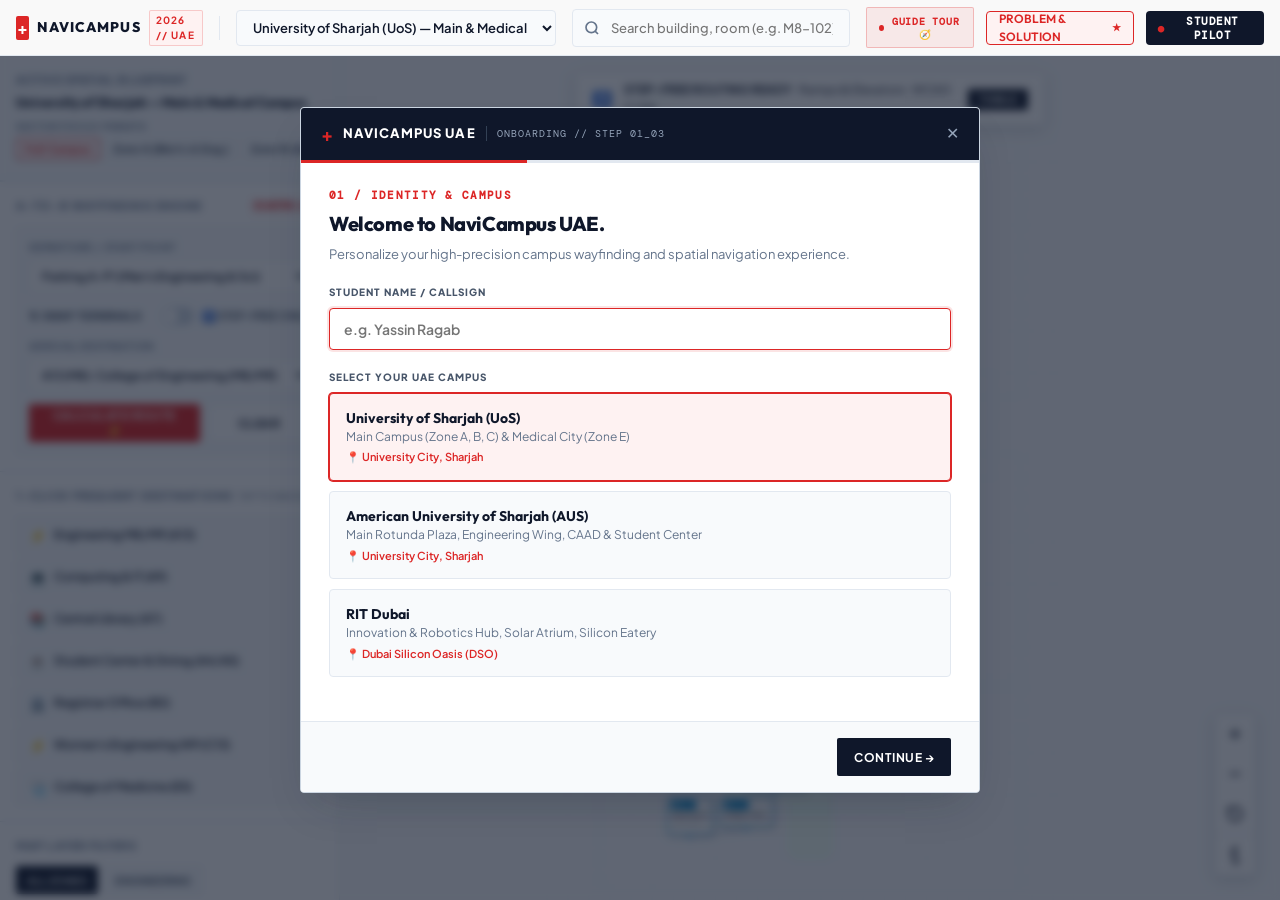
==== index.html @ e6306bb2 "feat: initial public release of NaviCampus UAE for DesignAthon 2026" ====
<!DOCTYPE html>
<html lang="en">
<head>
  <meta charset="UTF-8">
  <meta name="viewport" content="width=device-width, initial-scale=1.0">
  <title>NaviCampus UAE — Autonomous Spatial Wayfinding & Freshman Navigator</title>
  
  <!-- Smooth & Curvy Harmonious Font Pairing: Outfit + Plus Jakarta Sans + DM Mono -->
  <link rel="preconnect" href="https://fonts.googleapis.com">
  <link rel="preconnect" href="https://fonts.gstatic.com" crossorigin>
  <link href="https://fonts.googleapis.com/css2?family=DM+Mono:ital,wght@0,400;0,500;1,400&family=Outfit:wght@400;500;600;700;800;900&family=Plus+Jakarta+Sans:ital,wght@0,400;0,500;0,600;0,700;0,800;1,400&display=swap" rel="stylesheet">
  
  <!-- Swiss Graphic Design & Modular Grid Styles -->
  <link rel="icon" href="data:image/svg+xml,<svg xmlns='http://www.w3.org/2000/svg' viewBox='0 0 24 24'><rect width='24' height='24' rx='4' fill='%23DC2626'/><text x='12' y='18' font-size='18' font-weight='900' fill='white' text-anchor='middle'>+</text></svg>">
  <link rel="stylesheet" href="css/swiss-grid.css?v=2026.10">
  <link rel="stylesheet" href="css/onboarding.css?v=2026.10">
  <link rel="stylesheet" href="css/tutorial.css?v=2026.10">
</head>
<body>
  <!-- Swiss Spatial Wayfinding Preloader -->
  <div id="navicampus-preloader" aria-hidden="true">
    <div class="preloader-compass-wrapper">
      <div class="preloader-pulse-ring"></div>
      <div class="preloader-pulse-ring"></div>
      <div class="preloader-swiss-badge">
        <span class="preloader-cross">+</span>
      </div>
    </div>
    <div class="preloader-status-text">
      <span class="preloader-dot">●</span>
      <span>INITIALIZING SPATIAL BLUEPRINTS...</span>
    </div>
    <div class="preloader-coords-badge">LAT 25.2948° N · LON 55.4746° E</div>
  </div>

  <div class="app-shell">
    <!-- Swiss Command Header -->
    <header class="swiss-header" role="banner">
      <div class="header-left">
        <!-- Mobile Sidebar Toggle -->
        <button id="btn-mobile-menu" class="mobile-menu-btn" title="Open Routes and Campus Menu" aria-label="Open navigation menu">
          <svg width="20" height="20" viewBox="0 0 24 24" fill="none" stroke="currentColor" stroke-width="2.5">
            <line x1="3" y1="6" x2="21" y2="6"></line>
            <line x1="3" y1="12" x2="21" y2="12"></line>
            <line x1="3" y1="18" x2="21" y2="18"></line>
          </svg>
        </button>

        <a href="index.html" class="brand-badge" title="NaviCampus UAE Master Command Center">
          <div class="swiss-cross-icon">+</div>
          <span class="brand-name">NAVICAMPUS</span>
          <span class="brand-edition">2026 // UAE</span>
        </a>

        <div class="header-divider"></div>

        <!-- Campus Selector Dropdown -->
        <div class="campus-selector-wrapper">
          <label for="campus-select" class="sr-only">Select UAE University Campus</label>
          <select id="campus-select" class="swiss-select" title="Switch UAE Campus" aria-label="Select UAE University Campus">
            <option value="uos">University of Sharjah (UoS) — Main & Medical</option>
            <option value="aus">American University of Sharjah (AUS)</option>
            <option value="rit">RIT Dubai — Silicon Oasis</option>
          </select>
        </div>

        <!-- Tri-Campus Active Deployments Badge -->
        <div class="tri-campus-badge" title="Active Deployments across UAE Universities (Scalable to GCC)">
          <span class="badge-dot">●</span>
          <span>3 CAMPUSES: UoS · AUS · RIT DUBAI</span>
        </div>
      </div>

      <!-- Center Global Search Input -->
      <div class="header-center">
        <div class="search-container">
          <label for="global-search" class="sr-only">Search campus buildings and rooms</label>
          <svg class="search-icon-svg" width="16" height="16" viewBox="0 0 24 24" fill="none" stroke="currentColor" stroke-width="2.5">
            <circle cx="11" cy="11" r="8"></circle>
            <line x1="21" y1="21" x2="16.65" y2="16.65"></line>
          </svg>
          <input type="text" id="global-search" class="search-input" 
                 placeholder="Search building, room (e.g. M8-102), lab, musalla, or cafe..." 
                 autocomplete="off" aria-label="Search campus buildings and rooms" />
          <div id="search-results" class="search-results-dropdown" role="listbox"></div>
        </div>
      </div>

      <!-- Right Action & Navigation Links -->
      <div class="header-right">
        <!-- Interactive Masterplan Tutorial Button -->
        <button id="btn-start-tutorial" class="tutorial-nav-btn" title="Take Interactive Campus Masterplan Walkthrough">
          <span class="tour-btn-dot"></span>
          <span>GUIDE TOUR 🧭</span>
        </button>

        <!-- Required DesignAthon Nav Link -->
        <a href="problem-solution.html" class="nav-link-btn rubric-btn" title="View Required DesignAthon 4-part Rubric Documentation">
          <span>PROBLEM & SOLUTION</span>
          <span style="font-size: 10px;">★</span>
        </a>

        <!-- Creator Badge -->
        <a href="https://yassinr.me" target="_blank" rel="noopener noreferrer" class="creator-badge-nav" title="Made by Yassin Ragab — View Portfolio">
          <span class="creator-badge-dot"></span>
          <span class="creator-badge-text">BY <strong>YASSIN RAGAB</strong></span>
          <span class="creator-badge-arrow">↗</span>
        </a>

        <!-- User Profile Callsign Button -->
        <button id="btn-open-profile" class="user-profile-badge" title="Edit Student Profile & Preferences">
          <span style="color:#DC2626;">●</span>
          <span id="user-profile-callsign">STUDENT PILOT</span>
        </button>
      </div>
    </header>

    <!-- Master Workspace -->
    <main class="app-workspace">
      <!-- Left Spatial Sidebar -->
      <aside class="spatial-sidebar" id="spatial-sidebar" role="complementary" aria-label="Navigation and Route Planning">
        <!-- Mobile Drawer Header -->
        <div class="sidebar-mobile-header">
          <div class="sidebar-mobile-title">
            <span class="swiss-cross" style="color: #DC2626; font-weight: 900; margin-right: 6px;">+</span>
            <span>WAYFINDING CONTROLS</span>
          </div>
          <button id="btn-close-sidebar" class="sidebar-close-btn" aria-label="Close navigation sidebar">✕</button>
        </div>
        <!-- Campus Meta Banner -->
        <div class="sidebar-section" style="background-color: #F8FAFC; border-bottom: 2px solid #E2E8F0;">
          <div class="section-caption">ACTIVE SPATIAL BLUEPRINT</div>
          <h2 id="active-campus-title" style="font-size: 13px; font-weight: 800; color: #0F172A; margin: 4px 0 8px 0;">
            University of Sharjah — Main & Medical Campus
          </h2>
          <!-- Sector Focus Presets -->
          <div class="section-caption" style="margin-top: 8px; font-size: 9px;">SECTOR FOCUS PRESETS</div>
          <div id="sector-presets-bar" class="sector-presets-container" style="margin-top: 4px;"></div>
        </div>

        <!-- Route Planner Module -->
        <div class="sidebar-section">
          <div class="sidebar-header-row">
            <span class="section-caption">A-TO-B WAYFINDING ENGINE</span>
            <span style="font-family: var(--font-mono); font-size: 9px; font-weight: 700; color: #DC2626; background: #FEF2F2; padding: 2px 4px; border-radius: 2px;">
              DIJKSTRA v2.4
            </span>
          </div>

          <div class="route-planner-card">
            <!-- Departure Point -->
            <div class="route-input-group">
              <label class="route-input-label" for="route-start-select">DEPARTURE / START POINT</label>
              <select id="route-start-select" class="route-select" aria-label="Departure / Start Point"></select>
            </div>

            <!-- Invert / Swap Row -->
            <div class="route-mid-actions">
              <button id="btn-swap-route" class="btn-icon-text" title="Swap Start and Destination">
                <span>⇅</span> SWAP TERMINALS
              </button>

              <!-- Step-Free Accessible Toggle -->
              <label class="switch-label" for="step-free-toggle" title="Enable Step-Free Route for Wheelchair & Trolley">
                <input type="checkbox" id="step-free-toggle" class="switch-input" aria-label="Toggle Step-Free Accessible Navigation" />
                <span>♿ STEP-FREE ONLY</span>
              </label>
            </div>

            <!-- Destination Point -->
            <div class="route-input-group">
              <label class="route-input-label" for="route-end-select">ARRIVAL DESTINATION</label>
              <select id="route-end-select" class="route-select" aria-label="Arrival Destination"></select>
            </div>

            <!-- Action Buttons -->
            <div class="route-btn-row">
              <button id="btn-find-route" class="swiss-btn swiss-btn-accent" style="flex: 2;">
                CALCULATE ROUTE ⚡
              </button>
              <button id="btn-clear-route" class="swiss-btn swiss-btn-secondary" style="flex: 1;" title="Clear Active Route">
                CLEAR
              </button>
            </div>
          </div>
        </div>

        <!-- Quick Jump Bar: "Take Me to Class" -->
        <div class="sidebar-section">
          <div class="sidebar-header-row">
            <span class="section-caption">1-CLICK FREQUENT DESTINATIONS</span>
            <span style="font-size: 10px; color: #64748B;">TAP TO NAVIGATE</span>
          </div>
          <div id="quick-jumps-bar" class="quick-jumps-grid"></div>
        </div>

        <!-- Category Filters -->
        <div class="sidebar-section" style="border-bottom: none;">
          <div class="sidebar-header-row">
            <span class="section-caption">MAP LAYER FILTERS</span>
          </div>
          <div class="category-pills-row">
            <button class="category-filter-pill active" data-category="all">ALL ZONES</button>
            <button class="category-filter-pill" data-category="engineering">ENGINEERING</button>
            <button class="category-filter-pill" data-category="computing">COMPUTING (CCI)</button>
            <button class="category-filter-pill" data-category="library">LIBRARIES</button>
            <button class="category-filter-pill" data-category="admin">ADMINISTRATION</button>
            <button class="category-filter-pill" data-category="dining">DINING & CAFES</button>
            <button class="category-filter-pill" data-category="sports">ATHLETICS</button>
            <button class="category-filter-pill" data-category="medical">MEDICAL SCIENCES</button>
          </div>
        </div>
      </aside>
      
      <!-- Backdrop for mobile sidebar drawer -->
      <div id="sidebar-backdrop" class="sidebar-backdrop"></div>

      <!-- Center Map Canvas Area -->
      <section class="map-canvas-area" aria-label="Campus Blueprint Canvas">
        <!-- Floating Persistent Accessibility HUD Banner -->
        <div class="map-hud-banner" id="map-hud-accessibility" role="status" aria-live="polite">
          <span class="hud-pill-icon">♿</span>
          <span class="hud-pill-text"><strong>STEP-FREE ROUTING READY</strong> · Ramps & Elevators <span class="hud-desktop-only">· WCAG 2.1 AA</span></span>
          <button id="hud-toggle-access-btn" class="hud-pill-action" title="Toggle Step-Free Wheelchair Filter">TOGGLE</button>
        </div>

        <div id="map-container" style="width: 100%; height: 100%;"></div>

        <!-- Floating Turn-by-Turn Wayfinding Sheet (Appears on route calculation) -->
        <div id="route-directions-sheet" class="turn-by-turn-sheet" style="display: none;" role="region" aria-label="Active Route Directions"></div>

        <!-- Right Building Details Drawer (Slides out on click) -->
        <div id="building-details-drawer" class="side-drawer drawer-right" style="display: none;" role="region" aria-label="Building Specifications"></div>
      </section>
    </main>

    <!-- Mobile Bottom Quick Navigation Bar -->
    <nav class="mobile-bottom-bar" aria-label="Mobile Quick Bar">
      <button class="mb-nav-btn active" id="mb-btn-routes" aria-label="Open Routes & Wayfinding">
        <span class="mb-nav-icon">⚡</span>
        <span class="mb-nav-text">ROUTES</span>
      </button>
      <button class="mb-nav-btn" id="mb-btn-search" aria-label="Open Campus Search">
        <span class="mb-nav-icon">🔍</span>
        <span class="mb-nav-text">SEARCH</span>
      </button>
      <button class="mb-nav-btn" id="mb-btn-tour" aria-label="Take Campus Guided Tour">
        <span class="mb-nav-icon">🧭</span>
        <span class="mb-nav-text">TOUR</span>
      </button>
      <button class="mb-nav-btn" id="mb-btn-layers" aria-label="Open Map Layer Filters">
        <span class="mb-nav-icon">🗺️</span>
        <span class="mb-nav-text">LAYERS</span>
      </button>
      <button class="mb-nav-btn" id="mb-btn-rubric" aria-label="View Problem and Solution Documentation">
        <span class="mb-nav-icon">★</span>
        <span class="mb-nav-text">DOCS</span>
      </button>
    </nav>

    <!-- Swiss HUD Toast Notification Container -->
    <div id="toast-container" class="toast-container" aria-live="polite"></div>
  </div>

  <!-- Core JavaScript Architecture -->
  <script src="js/campus-data.js?v=2026.7"></script>
  <script src="js/map-engine.js?v=2026.7"></script>
  <script src="js/onboarding.js?v=2026.7"></script>
  <script src="js/tutorial.js?v=2026.10"></script>
  <script src="js/app.js?v=2026.10"></script>
</body>
</html>
---- css/swiss-grid.css ----
/**
 * NaviCampus UAE - Swiss Graphic Design Standards (Die Neue Graphik)
 * Architecturally engineered after Josef Müller-Brockmann, Adrian Frutiger, and Otl Aicher.
 * - 8px strict modular baseline grid
 * - High-contrast monochromatic hierarchy with surgical Swiss Signal Red accents
 * - Tabular typographic figures for accurate spatial metrics
 * - Functional signage iconography and accessible interactive states
 */

:root {
  /* Swiss Architectural Palette */
  --swiss-white: #FFFFFF;
  --swiss-canvas: #F8FAFC;
  --swiss-panel: #FFFFFF;
  --swiss-border: #E2E8F0;
  --swiss-border-dark: #CBD5E1;
  --swiss-ink-900: #0F172A;
  --swiss-ink-700: #334155;
  --swiss-ink-500: #64748B;
  --swiss-ink-300: #94A3B8;

  /* Swiss Signal Accent (Surgical Application) */
  --swiss-red: #DC2626;
  --swiss-red-hover: #B91C1C;
  --swiss-red-light: #FEF2F2;

  /* Functional Indicators */
  --swiss-accessible-green: #16A34A;
  --swiss-accessible-bg: #F0FDF4;
  --swiss-info-blue: #2563EB;

  /* Typography System — Smooth & Curvy Harmonious Pairing */
  --font-display: 'Outfit', -apple-system, BlinkMacSystemFont, "Segoe UI", Roboto, sans-serif;
  --font-swiss: 'Plus Jakarta Sans', -apple-system, BlinkMacSystemFont, "Segoe UI", Roboto, sans-serif;
  --font-mono: 'DM Mono', 'JetBrains Mono', 'SF Mono', Consolas, monospace;

  /* Modular Spacing System (8px Grid) */
  --space-1: 4px;
  --space-2: 8px;
  --space-3: 12px;
  --space-4: 16px;
  --space-5: 20px;
  --space-6: 24px;
  --space-8: 32px;
  --space-10: 40px;
  --space-12: 48px;

  /* Structural Elevation & Radius */
  --radius-xs: 2px;
  --radius-sm: 4px;
  --radius-md: 6px;
  --shadow-hairline: 0 1px 3px rgba(15, 23, 42, 0.08), 0 1px 2px rgba(15, 23, 42, 0.04);
  --shadow-elevation: 0 4px 16px rgba(15, 23, 42, 0.12), 0 2px 4px rgba(15, 23, 42, 0.06);
}

/* Reset & Box Sizing */
*, *::before, *::after {
  box-sizing: border-box;
  margin: 0;
  padding: 0;
}

html, body {
  height: 100%;
  width: 100%;
  font-family: var(--font-swiss);
  background-color: var(--swiss-canvas);
  color: var(--swiss-ink-900);
  font-size: 14px;
  line-height: 1.5;
  -webkit-font-smoothing: antialiased;
  -moz-osx-font-smoothing: grayscale;
  overflow: hidden;
}

/* Smooth Curvy Display Headings & Metrics */
h1, h2, h3, h4, h5, h6,
.brand-name,
.sheet-badge,
.metric-value,
.sidebar-mobile-title,
.user-profile-badge,
.rubric-btn,
.campus-card-name,
.college-name,
.section-title {
  font-family: var(--font-display);
}

/* Tabular Numerals for Distances & Clock Times */
.tabular-nums {
  font-variant-numeric: tabular-nums;
}

/* Screen Reader Accessible Utility */
.sr-only {
  position: absolute;
  width: 1px;
  height: 1px;
  padding: 0;
  margin: -1px;
  overflow: hidden;
  clip: rect(0, 0, 0, 0);
  white-space: nowrap;
  border-width: 0;
}

/* Master Layout Grid */
.app-shell {
  display: flex;
  flex-direction: column;
  height: 100vh;
  width: 100vw;
  overflow: hidden;
}

.swiss-header {
  height: 56px;
  background-color: rgba(255, 255, 255, 0.96);
  backdrop-filter: blur(12px);
  -webkit-backdrop-filter: blur(12px);
  border-bottom: 1px solid var(--swiss-border);
  display: flex;
  align-items: center;
  justify-content: space-between;
  padding: 0 var(--space-4);
  z-index: 1000;
  position: sticky;
  top: 0;
  left: 0;
  width: 100%;
  flex-shrink: 0;
}

.header-left {
  display: flex;
  align-items: center;
  gap: var(--space-4);
}

.brand-badge {
  display: flex;
  align-items: center;
  gap: var(--space-2);
  text-decoration: none;
  color: var(--swiss-ink-900);
}

.swiss-cross-icon {
  width: 24px;
  height: 24px;
  background-color: var(--swiss-red);
  color: var(--swiss-white);
  display: flex;
  align-items: center;
  justify-content: center;
  font-weight: 900;
  font-size: 16px;
  border-radius: var(--radius-xs);
  line-height: 1;
}

.brand-name {
  font-weight: 800;
  letter-spacing: 0.08em;
  font-size: 14px;
  color: var(--swiss-ink-900);
}

.brand-edition {
  font-size: 10px;
  font-weight: 700;
  color: var(--swiss-red);
  letter-spacing: 0.12em;
  background-color: var(--swiss-red-light);
  padding: 2px 6px;
  border-radius: var(--radius-xs);
  border: 1px solid rgba(220, 38, 38, 0.2);
}

.header-divider {
  width: 1px;
  height: 24px;
  background-color: var(--swiss-border);
}

/* Campus Switcher Select */
.campus-selector-wrapper {
  display: flex;
  align-items: center;
  gap: var(--space-2);
}

.swiss-select {
  height: 36px;
  padding: 0 var(--space-3);
  font-family: var(--font-swiss);
  font-size: 13px;
  font-weight: 600;
  color: var(--swiss-ink-900);
  background-color: var(--swiss-canvas);
  border: 1px solid var(--swiss-border);
  border-radius: var(--radius-sm);
  cursor: pointer;
  outline: none;
  transition: border-color 0.15s ease, background-color 0.15s ease;
}

.swiss-select:hover {
  border-color: var(--swiss-border-dark);
  background-color: var(--swiss-white);
}

.swiss-select:focus {
  border-color: var(--swiss-red);
  box-shadow: 0 0 0 2px rgba(220, 38, 38, 0.15);
}

/* Global Search Component */
.header-center {
  flex: 1 1 320px;
  min-width: 240px;
  max-width: 480px;
  margin: 0 var(--space-4);
  position: relative;
}

.search-container {
  position: relative;
  width: 100%;
}

.search-icon-svg {
  position: absolute;
  left: 12px;
  top: 50%;
  transform: translateY(-50%);
  color: var(--swiss-ink-500);
  pointer-events: none;
}

.search-input {
  width: 100%;
  height: 38px;
  padding: 0 var(--space-4) 0 38px;
  font-family: var(--font-swiss);
  font-size: 13px;
  font-weight: 500;
  color: var(--swiss-ink-900);
  background-color: var(--swiss-canvas);
  border: 1px solid var(--swiss-border);
  border-radius: var(--radius-sm);
  outline: none;
  transition: all 0.15s ease;
}

.search-input:focus {
  background-color: var(--swiss-white);
  border-color: var(--swiss-red);
  box-shadow: 0 0 0 2px rgba(220, 38, 38, 0.12);
}

.search-results-dropdown {
  position: absolute;
  top: 44px;
  left: 0;
  right: 0;
  background-color: var(--swiss-white);
  border: 1px solid var(--swiss-border);
  border-radius: var(--radius-sm);
  box-shadow: var(--shadow-elevation);
  max-height: 380px;
  overflow-y: auto;
  z-index: 100;
  display: none;
}

.search-item {
  display: flex;
  align-items: center;
  padding: 10px 14px;
  border-bottom: 1px solid var(--swiss-border);
  cursor: pointer;
  transition: background-color 0.1s ease;
  gap: var(--space-3);
}

.search-item:last-child {
  border-bottom: none;
}

.search-item:hover {
  background-color: var(--swiss-canvas);
}

.search-item-badge {
  font-family: var(--font-mono);
  font-size: 11px;
  font-weight: 700;
  color: var(--swiss-white);
  background-color: var(--swiss-ink-900);
  padding: 2px 6px;
  border-radius: var(--radius-xs);
  min-width: 42px;
  text-align: center;
}

.search-poi-badge {
  background-color: var(--swiss-info-blue);
}

.search-item-info {
  flex: 1;
}

.search-item-title {
  font-weight: 600;
  font-size: 13px;
  color: var(--swiss-ink-900);
}

.search-item-sub {
  font-size: 11px;
  color: var(--swiss-ink-500);
  font-weight: 500;
}

.search-nav-btn {
  font-family: var(--font-swiss);
  font-size: 11px;
  font-weight: 700;
  color: var(--swiss-red);
  background: transparent;
  border: 1px solid rgba(220, 38, 38, 0.3);
  padding: 4px 8px;
  border-radius: var(--radius-xs);
  cursor: pointer;
  transition: all 0.15s ease;
}

.search-nav-btn:hover {
  background-color: var(--swiss-red);
  color: var(--swiss-white);
}

.search-empty {
  padding: 20px;
  text-align: center;
  color: var(--swiss-ink-500);
  font-size: 13px;
}

/* Header Right Actions */
.header-right {
  display: flex;
  align-items: center;
  gap: var(--space-3);
}

.nav-link-btn {
  display: flex;
  align-items: center;
  gap: 6px;
  height: 34px;
  padding: 0 var(--space-3);
  font-size: 12px;
  font-weight: 600;
  color: var(--swiss-ink-700);
  text-decoration: none;
  background-color: transparent;
  border: 1px solid var(--swiss-border);
  border-radius: var(--radius-sm);
  transition: all 0.15s ease;
}

.nav-link-btn:hover {
  background-color: var(--swiss-canvas);
  color: var(--swiss-ink-900);
  border-color: var(--swiss-border-dark);
}

.rubric-btn {
  border-color: var(--swiss-red);
  color: var(--swiss-red);
  background-color: var(--swiss-red-light);
}

.rubric-btn:hover {
  background-color: var(--swiss-red);
  color: var(--swiss-white);
}

.user-profile-badge {
  display: flex;
  align-items: center;
  gap: 8px;
  height: 34px;
  padding: 0 var(--space-3);
  background-color: var(--swiss-ink-900);
  color: var(--swiss-white);
  border-radius: var(--radius-sm);
  border: none;
  cursor: pointer;
  font-family: var(--font-mono);
  font-size: 11px;
  font-weight: 700;
  letter-spacing: 0.05em;
  transition: background-color 0.15s ease;
}

.user-profile-badge:hover {
  background-color: var(--swiss-red);
}

/* Master Body Workspace */
.app-workspace {
  display: flex;
  flex: 1;
  overflow: hidden;
  position: relative;
}

/* Left Spatial Sidebar */
.spatial-sidebar {
  width: 340px;
  min-width: 340px;
  background-color: var(--swiss-white);
  border-right: 1px solid var(--swiss-border);
  display: flex;
  flex-direction: column;
  overflow-y: auto;
  z-index: 20;
}

.sidebar-section {
  padding: var(--space-4);
  border-bottom: 1px solid var(--swiss-border);
}

.sidebar-header-row {
  display: flex;
  align-items: center;
  justify-content: space-between;
  margin-bottom: var(--space-3);
}

.section-caption {
  font-size: 11px;
  font-weight: 800;
  letter-spacing: 0.1em;
  color: var(--swiss-ink-500);
  text-transform: uppercase;
}

/* Category Filter Pills Grid */
.category-pills-row {
  display: flex;
  flex-wrap: wrap;
  gap: 6px;
}

.category-filter-pill {
  height: 28px;
  padding: 0 10px;
  font-family: var(--font-swiss);
  font-size: 11px;
  font-weight: 600;
  color: var(--swiss-ink-700);
  background-color: var(--swiss-canvas);
  border: 1px solid var(--swiss-border);
  border-radius: var(--radius-xs);
  cursor: pointer;
  transition: all 0.12s ease;
}

.category-filter-pill:hover {
  border-color: var(--swiss-border-dark);
  background-color: var(--swiss-white);
}

.category-filter-pill.active {
  background-color: var(--swiss-ink-900);
  color: var(--swiss-white);
  border-color: var(--swiss-ink-900);
}

/* Sector Presets Bar */
.sector-presets-container {
  display: flex;
  gap: 4px;
  overflow-x: auto;
  padding-bottom: 4px;
}

.sector-preset-btn {
  padding: 4px 8px;
  font-size: 11px;
  font-weight: 600;
  white-space: nowrap;
  background-color: transparent;
  border: 1px solid var(--swiss-border);
  border-radius: var(--radius-xs);
  color: var(--swiss-ink-700);
  cursor: pointer;
}

.sector-preset-btn.active {
  background-color: var(--swiss-red-light);
  border-color: var(--swiss-red);
  color: var(--swiss-red);
}

/* Route Planning Box */
.route-planner-card {
  background-color: var(--swiss-canvas);
  border: 1px solid var(--swiss-border);
  border-radius: var(--radius-sm);
  padding: var(--space-3);
  display: flex;
  flex-direction: column;
  gap: var(--space-3);
}

.route-input-group {
  display: flex;
  flex-direction: column;
  gap: 4px;
}

.route-input-label {
  font-size: 10px;
  font-weight: 700;
  letter-spacing: 0.08em;
  color: var(--swiss-ink-500);
}

.route-select {
  width: 100%;
  height: 34px;
  font-family: var(--font-swiss);
  font-size: 12px;
  font-weight: 600;
  color: var(--swiss-ink-900);
  background-color: var(--swiss-white);
  border: 1px solid var(--swiss-border);
  border-radius: var(--radius-xs);
  padding: 0 8px;
  outline: none;
}

.route-select:focus {
  border-color: var(--swiss-red);
}

.route-mid-actions {
  display: flex;
  align-items: center;
  justify-content: space-between;
  padding: 2px 0;
}

.btn-icon-text {
  background: transparent;
  border: none;
  font-size: 11px;
  font-weight: 700;
  color: var(--swiss-ink-700);
  cursor: pointer;
  display: flex;
  align-items: center;
  gap: 4px;
}

.btn-icon-text:hover {
  color: var(--swiss-red);
}

/* Toggle Switch (Accessible Mode) */
.switch-label {
  display: flex;
  align-items: center;
  gap: 8px;
  font-size: 11px;
  font-weight: 600;
  color: var(--swiss-ink-700);
  cursor: pointer;
}

.switch-input {
  appearance: none;
  width: 32px;
  height: 18px;
  background-color: var(--swiss-border-dark);
  border-radius: 9px;
  position: relative;
  outline: none;
  cursor: pointer;
  transition: background-color 0.2s ease;
}

.switch-input::before {
  content: '';
  position: absolute;
  width: 14px;
  height: 14px;
  border-radius: 50%;
  top: 2px;
  left: 2px;
  background-color: var(--swiss-white);
  transition: transform 0.2s ease;
}

.switch-input:checked {
  background-color: var(--swiss-accessible-green);
}

.switch-input:checked::before {
  transform: translateX(14px);
}

.route-btn-row {
  display: flex;
  gap: var(--space-2);
}

/* Swiss Action Buttons */
.swiss-btn {
  height: 38px;
  padding: 0 var(--space-4);
  font-family: var(--font-swiss);
  font-size: 12px;
  font-weight: 700;
  letter-spacing: 0.04em;
  border-radius: var(--radius-xs);
  border: 1px solid transparent;
  cursor: pointer;
  display: flex;
  align-items: center;
  justify-content: center;
  gap: 8px;
  transition: all 0.15s ease;
  text-decoration: none;
}

.swiss-btn-primary {
  background-color: var(--swiss-ink-900);
  color: var(--swiss-white);
}

.swiss-btn-primary:hover {
  background-color: var(--swiss-ink-700);
}

.swiss-btn-accent {
  background-color: var(--swiss-red);
  color: var(--swiss-white);
  border-color: var(--swiss-red);
}

.swiss-btn-accent:hover {
  background-color: var(--swiss-red-hover);
}

.swiss-btn-secondary {
  background-color: var(--swiss-white);
  color: var(--swiss-ink-900);
  border-color: var(--swiss-border);
}

.swiss-btn-secondary:hover {
  background-color: var(--swiss-canvas);
  border-color: var(--swiss-border-dark);
}

.swiss-btn-full {
  width: 100%;
}

/* Quick Jump Section in Sidebar */
.quick-jumps-grid {
  display: flex;
  flex-direction: column;
  gap: 6px;
}

.quick-jump-pill {
  display: flex;
  align-items: center;
  gap: 8px;
  padding: 8px 12px;
  background-color: var(--swiss-canvas);
  border: 1px solid var(--swiss-border);
  border-radius: var(--radius-xs);
  font-family: var(--font-swiss);
  font-size: 12px;
  font-weight: 600;
  color: var(--swiss-ink-900);
  cursor: pointer;
  text-align: left;
  transition: all 0.12s ease;
}

.quick-jump-pill:hover {
  background-color: var(--swiss-white);
  border-color: var(--swiss-red);
  transform: translateX(2px);
}

.qj-icon {
  font-size: 14px;
}

.qj-label {
  flex: 1;
}

/* Center Map Canvas Area */
.map-canvas-area {
  flex: 1;
  position: relative;
  background-color: var(--swiss-canvas);
  overflow: hidden;
}

/* Map Viewport & SVG */
.map-viewport {
  width: 100%;
  height: 100%;
  position: relative;
  overflow: hidden;
  cursor: grab;
  touch-action: none;
  user-select: none;
  -webkit-user-select: none;
}

.campus-svg {
  width: 100%;
  height: 100%;
  display: block;
  transition: transform 0.05s linear;
}

/* Map Floating Controls */
.map-controls {
  position: absolute;
  bottom: 24px;
  right: 24px;
  background-color: var(--swiss-white);
  border: 1px solid var(--swiss-border);
  border-radius: var(--radius-sm);
  box-shadow: var(--shadow-elevation);
  display: flex;
  flex-direction: column;
  overflow: hidden;
  z-index: 30;
}

.map-ctrl-btn {
  width: 40px;
  height: 40px;
  background: transparent;
  border: none;
  display: flex;
  align-items: center;
  justify-content: center;
  color: var(--swiss-ink-900);
  cursor: pointer;
  transition: background-color 0.1s ease;
}

.map-ctrl-btn:hover {
  background-color: var(--swiss-canvas);
  color: var(--swiss-red);
}

.map-ctrl-btn.active {
  background-color: var(--swiss-accessible-green);
  color: var(--swiss-white);
}

.map-ctrl-divider {
  width: 100%;
  height: 1px;
  background-color: var(--swiss-border);
}

/* Tooltip Card */
.map-tooltip {
  position: absolute;
  pointer-events: none;
  background-color: var(--swiss-ink-900);
  color: var(--swiss-white);
  padding: 10px 14px;
  border-radius: var(--radius-sm);
  box-shadow: var(--shadow-elevation);
  font-size: 12px;
  z-index: 40;
  max-width: 260px;
}

/* CAD Masterplan Building & Landscaping Styling */
.landscaping-layer {
  pointer-events: none;
}

.building-group {
  transition: opacity 0.2s ease;
}

.building-group .building-box {
  transition: stroke 0.15s ease, stroke-width 0.15s ease, fill 0.15s ease;
}

.building-group:hover .building-box {
  stroke-width: 2.5px !important;
}

.building-group.selected .building-box {
  stroke-width: 3px !important;
  stroke: var(--swiss-red) !important;
}

.tooltip-header {
  display: flex;
  align-items: center;
  gap: 6px;
  margin-bottom: 4px;
}

.tooltip-badge {
  font-family: var(--font-mono);
  font-size: 10px;
  font-weight: 700;
  background-color: var(--swiss-red);
  color: var(--swiss-white);
  padding: 2px 5px;
  border-radius: var(--radius-xs);
}

.tooltip-category {
  font-size: 10px;
  color: var(--swiss-ink-300);
  text-transform: uppercase;
  font-weight: 600;
}

.tooltip-title {
  font-weight: 700;
  font-size: 13px;
  color: var(--swiss-white);
  margin-bottom: 2px;
}

.tooltip-sub {
  font-size: 11px;
  color: var(--swiss-ink-300);
  margin-bottom: 6px;
}

.tooltip-footer {
  font-size: 10px;
  color: var(--swiss-red);
  font-weight: 600;
  text-transform: uppercase;
}

/* Right Sliding / Overlay Drawers */
.side-drawer {
  position: absolute;
  top: 0;
  bottom: 0;
  width: 360px;
  background-color: var(--swiss-white);
  border-left: 1px solid var(--swiss-border);
  box-shadow: var(--shadow-elevation);
  z-index: 35;
  display: flex;
  flex-direction: column;
  overflow-y: auto;
}

.drawer-right {
  right: 0;
}

.drawer-header {
  padding: var(--space-4);
  border-bottom: 1px solid var(--swiss-border);
}

.drawer-code-row {
  display: flex;
  align-items: center;
  justify-content: space-between;
  margin-bottom: 8px;
}

.drawer-code-badge {
  font-family: var(--font-mono);
  font-size: 12px;
  font-weight: 800;
  color: var(--swiss-white);
  background-color: var(--swiss-red);
  padding: 3px 8px;
  border-radius: var(--radius-xs);
}

.drawer-zone-tag {
  font-size: 11px;
  font-weight: 700;
  color: var(--swiss-ink-500);
  text-transform: uppercase;
}

.drawer-close-btn {
  background: transparent;
  border: none;
  font-size: 16px;
  color: var(--swiss-ink-500);
  cursor: pointer;
}

.drawer-close-btn:hover {
  color: var(--swiss-red);
}

.drawer-title {
  font-size: 16px;
  font-weight: 800;
  color: var(--swiss-ink-900);
  line-height: 1.3;
}

.drawer-title-ar {
  font-size: 13px;
  color: var(--swiss-ink-500);
  margin-top: 2px;
}

.drawer-body {
  padding: var(--space-4);
  display: flex;
  flex-direction: column;
  gap: var(--space-4);
}

.drawer-actions-grid {
  display: grid;
  grid-template-columns: 1fr 1fr;
  gap: var(--space-2);
}

.drawer-accessibility-alert {
  padding: 12px;
  border-radius: var(--radius-sm);
  background-color: var(--swiss-canvas);
  border: 1px solid var(--swiss-border);
  display: flex;
  gap: 10px;
  font-size: 12px;
}

.drawer-accessibility-alert.accessible-verified {
  background-color: var(--swiss-accessible-bg);
  border-color: rgba(22, 163, 74, 0.3);
  color: #14532D;
}

.drawer-section {
  display: flex;
  flex-direction: column;
  gap: 6px;
}

.section-label {
  font-size: 10px;
  font-weight: 800;
  letter-spacing: 0.08em;
  color: var(--swiss-ink-500);
  text-transform: uppercase;
}

.drawer-tags-list {
  list-style: none;
  display: flex;
  flex-direction: column;
  gap: 4px;
}

.drawer-tags-list li {
  font-size: 12px;
  font-weight: 600;
  color: var(--swiss-ink-700);
  padding-left: 12px;
  position: relative;
}

.drawer-tags-list li::before {
  content: '•';
  position: absolute;
  left: 0;
  color: var(--swiss-red);
}

.rooms-grid {
  display: flex;
  flex-wrap: wrap;
  gap: 6px;
}

.room-pill {
  font-family: var(--font-mono);
  font-size: 11px;
  font-weight: 700;
  padding: 3px 8px;
  background-color: var(--swiss-canvas);
  border: 1px solid var(--swiss-border);
  border-radius: var(--radius-xs);
  color: var(--swiss-ink-900);
}

.facilities-cloud {
  display: flex;
  flex-wrap: wrap;
  gap: 6px;
}

.facility-badge {
  font-size: 11px;
  font-weight: 500;
  padding: 3px 8px;
  background-color: #F1F5F9;
  border-radius: var(--radius-xs);
  color: var(--swiss-ink-700);
}

.hours-text {
  font-size: 12px;
  font-weight: 600;
  color: var(--swiss-ink-700);
}

/* Turn-by-Turn Bottom Sheet / Floating Panel */
.turn-by-turn-sheet {
  position: absolute;
  bottom: 24px;
  left: 24px;
  width: 380px;
  max-height: 480px;
  background-color: var(--swiss-white);
  border: 1px solid var(--swiss-border);
  border-radius: var(--radius-sm);
  box-shadow: var(--shadow-elevation);
  z-index: 35;
  display: flex;
  flex-direction: column;
  overflow: hidden;
}

.sheet-header {
  padding: var(--space-4);
  background-color: var(--swiss-canvas);
  border-bottom: 1px solid var(--swiss-border);
}

.sheet-title-row {
  display: flex;
  align-items: center;
  justify-content: space-between;
  margin-bottom: 12px;
}

.sheet-badge {
  font-family: var(--font-mono);
  font-size: 11px;
  font-weight: 800;
  letter-spacing: 0.1em;
  color: var(--swiss-white);
  background-color: var(--swiss-red);
  padding: 3px 8px;
  border-radius: var(--radius-xs);
}

.sheet-close-btn {
  background: transparent;
  border: none;
  font-size: 16px;
  color: var(--swiss-ink-500);
  cursor: pointer;
}

.route-summary-metrics {
  display: grid;
  grid-template-columns: 1fr 1fr 1fr;
  gap: 8px;
  margin-bottom: 12px;
}

.metric-box {
  background-color: var(--swiss-white);
  border: 1px solid var(--swiss-border);
  border-radius: var(--radius-xs);
  padding: 8px;
  text-align: center;
}

.metric-box.metric-accent {
  border-color: var(--swiss-red);
  background-color: var(--swiss-red-light);
}

.metric-box.metric-accessible {
  border-color: var(--swiss-accessible-green);
  background-color: var(--swiss-accessible-bg);
}

.metric-value {
  display: block;
  font-family: var(--font-mono);
  font-size: 18px;
  font-weight: 800;
  color: var(--swiss-ink-900);
  line-height: 1;
}

.metric-box.metric-accent .metric-value {
  color: var(--swiss-red);
}

.metric-box.metric-accessible .metric-value {
  color: var(--swiss-accessible-green);
}

.metric-unit {
  font-size: 9px;
  font-weight: 700;
  letter-spacing: 0.06em;
  color: var(--swiss-ink-500);
  text-transform: uppercase;
}

.route-terminals {
  display: flex;
  flex-direction: column;
  gap: 4px;
}

.terminal-row {
  display: flex;
  align-items: center;
  gap: 8px;
  font-size: 11px;
  font-weight: 600;
  color: var(--swiss-ink-700);
}

.terminal-dot {
  width: 8px;
  height: 8px;
  border-radius: 50%;
}

.start-dot { background-color: var(--swiss-accessible-green); }
.end-dot { background-color: var(--swiss-red); }

.sheet-body {
  padding: var(--space-4);
  overflow-y: auto;
  flex: 1;
}

/* Timeline Directions */
.directions-timeline {
  display: flex;
  flex-direction: column;
  gap: 12px;
}

.timeline-step {
  display: flex;
  gap: 12px;
}

.step-indicator {
  display: flex;
  flex-direction: column;
  align-items: center;
}

.step-num {
  font-family: var(--font-mono);
  font-size: 10px;
  font-weight: 700;
  background-color: var(--swiss-ink-900);
  color: var(--swiss-white);
  width: 22px;
  height: 22px;
  border-radius: var(--radius-xs);
  display: flex;
  align-items: center;
  justify-content: center;
}

.step-num-end {
  font-family: var(--font-mono);
  font-size: 12px;
  font-weight: 900;
  background-color: var(--swiss-red);
  color: var(--swiss-white);
  width: 22px;
  height: 22px;
  border-radius: var(--radius-xs);
  display: flex;
  align-items: center;
  justify-content: center;
}

.step-line {
  width: 2px;
  flex: 1;
  background-color: var(--swiss-border);
  margin-top: 4px;
}

.step-instruction-box {
  flex: 1;
}

.step-heading {
  font-weight: 700;
  font-size: 12px;
  color: var(--swiss-ink-900);
  margin-bottom: 2px;
}

.step-detail {
  font-size: 11px;
  color: var(--swiss-ink-700);
}

.shaded-badge {
  display: inline-block;
  margin-top: 4px;
  font-size: 9px;
  font-weight: 700;
  color: #B45309;
  background-color: #FEF3C7;
  padding: 1px 6px;
  border-radius: var(--radius-xs);
}

/* Route Animation in SVG */
@keyframes dashTravel {
  to {
    stroke-dashoffset: -40;
  }
}

.route-trajectory-anim {
  animation: dashTravel 1.2s linear infinite;
}


/* ==========================================================================
   Swiss Toast Notification Component
   ========================================================================== */
.toast-container {
  position: fixed;
  top: 16px;
  right: 16px;
  z-index: 9999;
  display: flex;
  flex-direction: column;
  gap: 8px;
  pointer-events: none;
  max-width: calc(100vw - 32px);
}

.swiss-toast {
  display: flex;
  align-items: center;
  gap: 12px;
  background-color: var(--swiss-ink-900);
  color: var(--swiss-white);
  padding: 12px 18px;
  border-radius: var(--radius-sm);
  border-left: 4px solid var(--swiss-red);
  box-shadow: var(--shadow-elevation);
  font-size: 13px;
  font-weight: 600;
  pointer-events: auto;
  animation: toastSlideIn 0.25s cubic-bezier(0.16, 1, 0.3, 1);
  transition: opacity 0.2s ease, transform 0.2s ease;
}

.swiss-toast.toast-info {
  border-left-color: var(--swiss-info-blue);
}

.swiss-toast.toast-success {
  border-left-color: var(--swiss-accessible-green);
}

.toast-message {
  flex: 1;
}

.toast-close-btn {
  background: transparent;
  border: none;
  color: #94A3B8;
  font-size: 16px;
  cursor: pointer;
  padding: 0 4px;
  line-height: 1;
  transition: color 0.15s ease;
}

.toast-close-btn:hover {
  color: var(--swiss-white);
}

@keyframes toastSlideIn {
  from {
    opacity: 0;
    transform: translateY(-12px);
  }
  to {
    opacity: 1;
    transform: translateY(0);
  }
}

/* Mobile Sidebar Backdrop */
.sidebar-backdrop {
  position: fixed;
  top: 0;
  left: 0;
  width: 100vw;
  height: 100vh;
  background-color: rgba(15, 23, 42, 0.55);
  backdrop-filter: blur(2px);
  z-index: 45;
  opacity: 0;
  pointer-events: none;
  transition: opacity 0.25s ease;
}

.sidebar-backdrop.active {
  opacity: 1;
  pointer-events: auto;
}

/* Mobile Drawer Header */
.sidebar-mobile-header {
  display: none;
  align-items: center;
  justify-content: space-between;
  padding: 14px 16px;
  background-color: var(--swiss-ink-900);
  color: var(--swiss-white);
  border-bottom: 1px solid #1E293B;
}

.sidebar-mobile-title {
  display: flex;
  align-items: center;
  font-size: 11px;
  font-weight: 800;
  letter-spacing: 0.1em;
  color: var(--swiss-white);
  font-family: var(--font-mono);
}

.sidebar-close-btn {
  background: transparent;
  border: 1px solid #334155;
  color: #94A3B8;
  font-size: 16px;
  width: 32px;
  height: 32px;
  display: flex;
  align-items: center;
  justify-content: center;
  border-radius: var(--radius-xs);
  cursor: pointer;
  transition: all 0.15s ease;
}

.sidebar-close-btn:hover {
  background-color: var(--swiss-red);
  color: var(--swiss-white);
  border-color: var(--swiss-red);
}

/* Mobile Menu Button */
.mobile-menu-btn {
  display: none;
  align-items: center;
  justify-content: center;
  width: 38px;
  height: 38px;
  background-color: var(--swiss-canvas);
  border: 1px solid var(--swiss-border);
  border-radius: var(--radius-sm);
  color: var(--swiss-ink-900);
  cursor: pointer;
  flex-shrink: 0;
  transition: all 0.15s ease;
}

.mobile-menu-btn:hover {
  border-color: var(--swiss-red);
  color: var(--swiss-red);
}

/* Mobile Bottom Navigation Bar */
.mobile-bottom-bar {
  display: none;
  position: fixed;
  bottom: 0;
  left: 0;
  right: 0;
  height: 56px;
  background-color: var(--swiss-white);
  border-top: 1px solid var(--swiss-border);
  align-items: center;
  justify-content: space-around;
  z-index: 40;
  box-shadow: 0 -2px 10px rgba(15, 23, 42, 0.08);
  padding: 0 4px;
}

.mb-nav-btn {
  display: flex;
  flex-direction: column;
  align-items: center;
  justify-content: center;
  gap: 2px;
  background: transparent;
  border: none;
  cursor: pointer;
  color: var(--swiss-ink-500);
  padding: 6px 8px;
  border-radius: var(--radius-sm);
  font-family: var(--font-swiss);
  min-width: 52px;
  min-height: 46px;
  transition: all 0.15s ease;
}

.mb-nav-btn.active, .mb-nav-btn:hover {
  color: var(--swiss-red);
}

.mb-nav-icon {
  font-size: 16px;
  line-height: 1;
}

.mb-nav-text {
  font-size: 9px;
  font-weight: 800;
  letter-spacing: 0.06em;
}

/* ==========================================================================
   Responsive Breakpoints
   ========================================================================== */
@media (max-width: 900px) {
  .mobile-menu-btn {
    display: flex;
  }

  .sidebar-mobile-header {
    display: flex;
  }

  .mobile-bottom-bar {
    display: flex;
  }

  .header-divider {
    display: none;
  }

  .spatial-sidebar {
    position: fixed;
    top: 0;
    bottom: 0;
    left: 0;
    width: 340px;
    max-width: 86vw;
    min-width: 0;
    z-index: 50;
    background-color: var(--swiss-white);
    box-shadow: 4px 0 24px rgba(15, 23, 42, 0.25);
    transform: translateX(-100%);
    transition: transform 0.28s cubic-bezier(0.16, 1, 0.3, 1);
    overflow-y: auto;
  }

  .spatial-sidebar.mobile-open {
    transform: translateX(0);
  }

  .map-controls {
    bottom: 72px;
    right: 14px;
  }

  .map-ctrl-btn {
    width: 44px;
    height: 44px;
  }

  .turn-by-turn-sheet {
    position: fixed;
    bottom: 66px;
    left: 12px;
    right: 12px;
    width: auto;
    max-height: 58vh;
    z-index: 38;
    box-shadow: 0 10px 30px rgba(15, 23, 42, 0.25);
  }

  .side-drawer {
    position: fixed;
    top: auto;
    bottom: 0;
    left: 0;
    right: 0;
    width: 100%;
    max-height: 75vh;
    z-index: 48;
    border-left: none;
    border-top: 3px solid var(--swiss-red);
    border-radius: 8px 8px 0 0;
  }
}

@media (max-width: 640px) {
  .swiss-header {
    height: auto;
    padding: 8px 12px;
    flex-wrap: wrap;
    gap: 8px;
    position: sticky;
    top: 0;
    left: 0;
    width: 100%;
    z-index: 1000;
  }

  .header-left {
    gap: 8px;
    width: 100%;
    justify-content: space-between;
  }

  .brand-edition {
    display: none;
  }

  .header-right {
    display: none; /* DOCS and PILOT are already permanently anchored in mobile bottom bar */
  }

  .header-center {
    order: 2;
    max-width: 100%;
    width: 100%;
    margin: 0;
  }

  .swiss-select {
    font-size: 12px;
    height: 36px;
    max-width: 155px;
    text-overflow: ellipsis;
  }

  .search-input {
    height: 36px;
    font-size: 12px;
  }

  .map-hud-banner {
    display: none !important; /* De-clutters map viewport on mobile; accessible mode is inside routes & zoom controls */
  }

  .app-workspace {
    height: calc(100vh - 102px);
  }

  .quick-jumps-grid {
    grid-template-columns: 1fr;
  }

  .drawer-actions-grid {
    grid-template-columns: 1fr;
  }

  .toast-container {
    top: 96px;
    left: 12px;
    right: 12px;
    align-items: stretch;
  }

  .swiss-toast {
    width: 100%;
    box-sizing: border-box;
    font-size: 12px;
    padding: 10px 14px;
  }
}

/* ==========================================================================
   Swiss Spatial Wayfinding Preloader System
   ========================================================================== */
#navicampus-preloader {
  position: fixed;
  inset: 0;
  z-index: 99999;
  background-color: var(--swiss-canvas, #F8FAFC);
  display: flex;
  flex-direction: column;
  align-items: center;
  justify-content: center;
  gap: 1.25rem;
  background-image: 
    radial-gradient(rgba(15, 23, 42, 0.08) 1px, transparent 1px);
  background-size: 24px 24px;
  transition: opacity 0.45s cubic-bezier(0.16, 1, 0.3, 1), 
              visibility 0.45s cubic-bezier(0.16, 1, 0.3, 1);
}

#navicampus-preloader.fade-out {
  opacity: 0;
  visibility: hidden;
  pointer-events: none;
}

.preloader-compass-wrapper {
  position: relative;
  width: 88px;
  height: 88px;
  display: flex;
  align-items: center;
  justify-content: center;
}

.preloader-pulse-ring {
  position: absolute;
  inset: 0;
  border-radius: 50%;
  border: 2px solid var(--swiss-red, #DC2626);
  animation: preloader-pulse 2s cubic-bezier(0, 0, 0.2, 1) infinite;
  opacity: 0.6;
}

.preloader-pulse-ring:nth-child(2) {
  animation-delay: 0.65s;
}

.preloader-swiss-badge {
  width: 48px;
  height: 48px;
  border-radius: 8px;
  background-color: var(--swiss-red, #DC2626);
  display: flex;
  align-items: center;
  justify-content: center;
  color: #FFFFFF;
  box-shadow: 0 4px 16px rgba(220, 38, 38, 0.35);
  z-index: 2;
  animation: preloader-badge-pulse 1.8s ease-in-out infinite alternate;
}

.preloader-cross {
  font-family: var(--font-display);
  font-size: 28px;
  font-weight: 900;
  line-height: 1;
  transform: translateY(-1px);
}

.preloader-status-text {
  font-family: var(--font-mono);
  font-size: 11px;
  font-weight: 700;
  letter-spacing: 0.12em;
  text-transform: uppercase;
  color: var(--swiss-ink-700, #334155);
  display: flex;
  align-items: center;
  gap: 0.5rem;
}

.preloader-dot {
  color: var(--swiss-red, #DC2626);
  animation: preloader-blink 1s ease-in-out infinite;
}

.preloader-coords-badge {
  font-family: var(--font-mono);
  font-size: 10px;
  font-weight: 500;
  color: var(--swiss-ink-500, #64748B);
  letter-spacing: 0.08em;
  background-color: #FFFFFF;
  border: 1px solid var(--swiss-border, #E2E8F0);
  padding: 4px 10px;
  border-radius: var(--radius-xs, 2px);
  box-shadow: 0 1px 2px rgba(15, 23, 42, 0.04);
}

@keyframes preloader-pulse {
  0% {
    transform: scale(0.5);
    opacity: 0.8;
  }
  80%, 100% {
    transform: scale(1.8);
    opacity: 0;
  }
}

@keyframes preloader-badge-pulse {
  0% {
    transform: scale(0.96);
  }
  100% {
    transform: scale(1.04);
  }
}

@keyframes preloader-blink {
  0%, 100% { opacity: 1; }
  50% { opacity: 0.2; }
}

/* ============================================================
   CREATOR BADGE — Header nav variant (index.html)
   ============================================================ */
.creator-badge-nav {
  display: inline-flex;
  align-items: center;
  gap: 6px;
  height: 32px;
  padding: 0 12px;
  border: 1px solid var(--swiss-border-dark);
  border-radius: 4px;
  background: var(--swiss-panel);
  text-decoration: none;
  font-family: var(--font-mono);
  font-size: 10px;
  font-weight: 600;
  color: var(--swiss-ink-700);
  letter-spacing: 0.05em;
  white-space: nowrap;
  transition: border-color 0.15s ease, color 0.15s ease, background 0.15s ease;
}

.creator-badge-nav:hover {
  border-color: var(--swiss-red);
  color: var(--swiss-red);
  background: var(--swiss-red-light);
}

.creator-badge-dot {
  display: inline-block;
  width: 6px;
  height: 6px;
  border-radius: 50%;
  background: var(--swiss-accessible-green);
  flex-shrink: 0;
}

.creator-badge-arrow {
  font-size: 11px;
  opacity: 0.7;
}

/* Hide on medium/small desktop so header doesn't overflow */
@media (max-width: 1280px) {
  .creator-badge-nav {
    display: none;
  }
}

/* ============================================================
   CREATOR BADGE — Doc page variant (problem-solution.html)
   ============================================================ */
.doc-creator-badge {
  display: inline-flex;
  align-items: center;
  gap: 8px;
  margin: 10px 0 18px 0;
  padding: 7px 14px;
  border: 1px solid var(--swiss-border);
  border-radius: 99px;
  background: var(--swiss-canvas);
  text-decoration: none;
  font-family: var(--font-body);
  font-size: 13px;
  color: var(--swiss-ink-700);
  transition: border-color 0.15s ease, background 0.15s ease;
  max-width: fit-content;
}

.doc-creator-badge:hover {
  border-color: var(--swiss-red);
  background: var(--swiss-red-light);
}

.doc-creator-dot {
  display: inline-block;
  width: 8px;
  height: 8px;
  border-radius: 50%;
  background: var(--swiss-accessible-green);
  flex-shrink: 0;
}

.doc-creator-sep {
  color: var(--swiss-ink-300);
}

.doc-creator-link {
  font-weight: 700;
  color: var(--swiss-red);
}

/* Tri-Campus Deployment Ecosystem Badge */
.tri-campus-badge {
  display: inline-flex;
  align-items: center;
  gap: 6px;
  font-family: var(--font-mono);
  font-size: 11px;
  font-weight: 700;
  letter-spacing: 0.04em;
  color: var(--swiss-ink-900);
  background: var(--swiss-canvas);
  border: 1px solid var(--swiss-border);
  padding: 4px 10px;
  border-radius: var(--radius-xs);
  white-space: nowrap;
}

.tri-campus-badge .badge-dot {
  color: var(--swiss-accessible-green);
  font-size: 10px;
}

@media (max-width: 1560px) {
  .tri-campus-badge {
    display: none;
  }
}

/* Floating Accessibility HUD Banner on Map Viewport */
.map-hud-banner {
  position: absolute;
  top: 16px;
  left: 50%;
  transform: translateX(-50%);
  background: rgba(255, 255, 255, 0.95);
  backdrop-filter: blur(8px);
  -webkit-backdrop-filter: blur(8px);
  border: 1px solid var(--swiss-border);
  border-radius: var(--radius-sm);
  padding: 8px 16px;
  display: flex;
  align-items: center;
  gap: 12px;
  box-shadow: var(--shadow-elevation);
  z-index: 25;
  font-size: 12px;
  color: var(--swiss-ink-900);
  max-width: 90%;
  transition: all 0.2s ease;
}

.map-hud-banner.active-mode {
  background: #ECFDF5;
  border-color: #059669;
  color: #065F46;
}

.hud-pill-icon {
  font-size: 16px;
  line-height: 1;
}

.hud-pill-text {
  font-family: var(--font-body);
  font-size: 12px;
}

.hud-pill-action {
  font-family: var(--font-mono);
  font-size: 10px;
  font-weight: 800;
  letter-spacing: 0.06em;
  background: var(--swiss-ink-900);
  color: #FFFFFF;
  border: none;
  padding: 4px 10px;
  border-radius: var(--radius-xs);
  cursor: pointer;
  transition: background 0.15s ease;
}

.hud-pill-action:hover {
  background: var(--swiss-red);
}

@media (max-width: 768px) {
  .map-hud-banner {
    top: 8px;
    padding: 6px 12px;
    font-size: 11px;
    gap: 8px;
    width: max-content;
    max-width: 94%;
    white-space: nowrap;
  }
  .hud-pill-icon {
    font-size: 14px;
  }
  .hud-pill-text {
    font-size: 11px;
  }
  .hud-desktop-only {
    display: none;
  }
  .hud-pill-action {
    padding: 3px 8px;
    font-size: 9px;
  }
}
---- css/onboarding.css ----
/**
 * NaviCampus UAE - Intelligent Onboarding Wizard Styles
 * Clean Swiss Layout, High-Density Information Hierarchy.
 */

.onboarding-backdrop {
  position: fixed;
  top: 0;
  left: 0;
  width: 100vw;
  height: 100vh;
  background-color: rgba(15, 23, 42, 0.65);
  backdrop-filter: blur(4px);
  z-index: 999;
  display: flex;
  align-items: center;
  justify-content: center;
  padding: 20px;
  opacity: 0;
  pointer-events: none;
  transition: opacity 0.2s ease;
}

.onboarding-backdrop.active {
  opacity: 1;
  pointer-events: auto;
}

.onboarding-dialog {
  background-color: #FFFFFF;
  width: 100%;
  max-width: 680px;
  max-height: 90vh;
  border-radius: 4px;
  border: 1px solid #CBD5E1;
  box-shadow: 0 20px 40px -15px rgba(15, 23, 42, 0.25);
  display: flex;
  flex-direction: column;
  overflow: hidden;
  animation: modalSlideUp 0.25s cubic-bezier(0.16, 1, 0.3, 1);
}

@keyframes modalSlideUp {
  from {
    transform: translateY(16px) scale(0.98);
    opacity: 0;
  }
  to {
    transform: translateY(0) scale(1);
    opacity: 1;
  }
}

/* Modal Header Bar */
.onboarding-top-bar {
  height: 52px;
  background-color: #0F172A;
  color: #FFFFFF;
  padding: 0 20px;
  display: flex;
  align-items: center;
  justify-content: space-between;
}

.onboarding-brand {
  display: flex;
  align-items: center;
  gap: 10px;
}

.swiss-cross {
  color: #DC2626;
  font-weight: 900;
  font-size: 18px;
}

.brand-text {
  font-weight: 800;
  letter-spacing: 0.08em;
  font-size: 13px;
}

.brand-tag {
  font-family: var(--font-mono, 'DM Mono', monospace);
  font-size: 10px;
  color: #94A3B8;
  letter-spacing: 0.1em;
  border-left: 1px solid #334155;
  padding-left: 10px;
}

.onboarding-close-btn {
  background: transparent;
  border: none;
  color: #94A3B8;
  font-size: 16px;
  cursor: pointer;
  transition: color 0.15s ease;
}

.onboarding-close-btn:hover {
  color: #FFFFFF;
}

/* Progress Track Line */
.wizard-progress-track {
  height: 3px;
  background-color: #E2E8F0;
  width: 100%;
}

.wizard-progress-bar {
  height: 100%;
  background-color: #DC2626;
  transition: width 0.3s cubic-bezier(0.4, 0, 0.2, 1);
}

/* Body Content */
.onboarding-content {
  padding: 24px 28px;
  overflow-y: auto;
  flex: 1;
}

.step-pane {
  display: flex;
  flex-direction: column;
}

.step-meta {
  font-family: var(--font-mono, 'DM Mono', monospace);
  font-size: 11px;
  font-weight: 700;
  letter-spacing: 0.12em;
  color: #DC2626;
  text-transform: uppercase;
  margin-bottom: 6px;
}

.step-title {
  font-family: var(--font-display, 'Outfit', sans-serif);
  font-size: 20px;
  font-weight: 800;
  color: #0F172A;
  letter-spacing: -0.02em;
  margin-bottom: 6px;
}

.step-description {
  font-size: 13px;
  color: #64748B;
  margin-bottom: 20px;
  line-height: 1.5;
}

/* Form Groups */
.form-group {
  margin-bottom: 20px;
}

.form-label {
  display: block;
  font-size: 10px;
  font-weight: 800;
  letter-spacing: 0.1em;
  color: #475569;
  text-transform: uppercase;
  margin-bottom: 8px;
}

.form-input {
  width: 100%;
  height: 42px;
  padding: 0 14px;
  font-family: inherit;
  font-size: 14px;
  font-weight: 600;
  color: #0F172A;
  background-color: #F8FAFC;
  border: 1px solid #CBD5E1;
  border-radius: 4px;
  outline: none;
  transition: all 0.15s ease;
}

.form-input:focus {
  background-color: #FFFFFF;
  border-color: #DC2626;
  box-shadow: 0 0 0 2px rgba(220, 38, 38, 0.12);
}

/* Campus Selector Radio Cards */
.campus-selector-grid {
  display: flex;
  flex-direction: column;
  gap: 10px;
}

.campus-card {
  display: block;
  cursor: pointer;
  position: relative;
}

.campus-card input[type="radio"] {
  position: absolute;
  opacity: 0;
  pointer-events: none;
}

.campus-card-content {
  padding: 14px 16px;
  border: 1px solid #E2E8F0;
  background-color: #F8FAFC;
  border-radius: 4px;
  transition: all 0.15s ease;
}

.campus-card:hover .campus-card-content {
  border-color: #CBD5E1;
  background-color: #FFFFFF;
}

.campus-card.selected .campus-card-content {
  border-color: #DC2626;
  background-color: #FEF2F2;
  box-shadow: 0 0 0 1px #DC2626;
}

.campus-card-badge {
  display: inline-block;
  font-family: 'JetBrains Mono', monospace;
  font-size: 9px;
  font-weight: 800;
  letter-spacing: 0.08em;
  color: #DC2626;
  background-color: rgba(220, 38, 38, 0.1);
  padding: 2px 6px;
  border-radius: 2px;
  margin-bottom: 4px;
}

.campus-card-name {
  font-family: var(--font-display, 'Outfit', sans-serif);
  font-size: 14px;
  font-weight: 700;
  color: #0F172A;
}

.campus-card-desc {
  font-size: 12px;
  color: #64748B;
  line-height: 1.4;
  margin-bottom: 4px;
}

.campus-card-location {
  font-size: 11px;
  font-weight: 600;
  color: #DC2626;
}

/* Step 2: Academic Profile */
.pills-selector {
  display: flex;
  flex-wrap: wrap;
  gap: 8px;
  margin-bottom: 20px;
}

.select-pill {
  padding: 8px 16px;
  background-color: #F8FAFC;
  border: 1px solid #CBD5E1;
  border-radius: 4px;
  font-family: inherit;
  font-size: 12px;
  font-weight: 600;
  color: #334155;
  cursor: pointer;
  transition: all 0.15s ease;
}

.select-pill:hover {
  border-color: #94A3B8;
  background-color: #FFFFFF;
}

.select-pill.active {
  background-color: #0F172A;
  color: #FFFFFF;
  border-color: #0F172A;
}

/* College Radio Cards Grid */
.college-grid {
  display: grid;
  grid-template-columns: repeat(2, 1fr);
  gap: 10px;
}

.college-card {
  cursor: pointer;
}

.college-card input {
  display: none;
}

.college-card-inner {
  display: flex;
  align-items: center;
  gap: 12px;
  padding: 12px 14px;
  border: 1px solid #E2E8F0;
  background-color: #F8FAFC;
  border-radius: 4px;
  transition: all 0.12s ease;
}

.college-card:hover .college-card-inner {
  background-color: #FFFFFF;
  border-color: #CBD5E1;
}

.college-card.selected .college-card-inner {
  border-color: #DC2626;
  background-color: #FEF2F2;
}

.college-icon {
  font-size: 18px;
}

.college-name {
  font-family: var(--font-display, 'Outfit', sans-serif);
  font-size: 12px;
  font-weight: 700;
  color: #0F172A;
}

.college-code {
  font-family: var(--font-mono, 'DM Mono', monospace);
  font-size: 10px;
  color: #64748B;
}

/* Spatial Priorities Grid */
.priorities-grid {
  display: flex;
  flex-direction: column;
  gap: 8px;
}

.priority-card {
  display: block;
  cursor: pointer;
  position: relative;
}

.priority-card input[type="checkbox"] {
  position: absolute;
  opacity: 0;
  pointer-events: none;
}

.priority-card-inner {
  display: flex;
  align-items: center;
  gap: 14px;
  padding: 12px 14px;
  border: 1px solid #E2E8F0;
  background-color: #F8FAFC;
  border-radius: 4px;
  transition: all 0.12s ease;
}

.priority-card:hover .priority-card-inner {
  background-color: #FFFFFF;
  border-color: #CBD5E1;
}

.priority-card.selected .priority-card-inner {
  border-color: #0F172A;
  background-color: #FFFFFF;
}

.priority-icon {
  font-size: 20px;
  width: 32px;
  text-align: center;
}

.priority-details {
  flex: 1;
}

.priority-title {
  font-size: 13px;
  font-weight: 700;
  color: #0F172A;
}

.priority-desc {
  font-size: 11px;
  color: #64748B;
  margin-top: 2px;
}

.priority-check-box {
  width: 22px;
  height: 22px;
  border: 2px solid #CBD5E1;
  border-radius: 3px;
  display: flex;
  align-items: center;
  justify-content: center;
  background-color: #FFFFFF;
  transition: all 0.12s ease;
}

.priority-card.selected .priority-check-box {
  background-color: #DC2626;
  border-color: #DC2626;
  color: #FFFFFF;
}

.check-mark {
  font-size: 12px;
  font-weight: 900;
}

/* Action Bar */
.onboarding-action-bar {
  padding: 16px 28px;
  background-color: #F8FAFC;
  border-top: 1px solid #E2E8F0;
  display: flex;
  align-items: center;
  justify-content: space-between;
}

.wizard-action-right {
  display: flex;
  gap: 8px;
}

/* Responsive Mobile Optimization for Onboarding */
@media (max-width: 600px) {
  .onboarding-backdrop {
    padding: 10px;
  }

  .onboarding-dialog {
    max-height: 94vh;
  }

  .onboarding-top-bar {
    padding: 0 14px;
    height: 48px;
  }

  .brand-tag {
    display: none;
  }

  .onboarding-content {
    padding: 16px 14px;
  }

  .step-title {
    font-size: 17px;
  }

  .step-description {
    font-size: 12px;
    margin-bottom: 14px;
  }

  .college-grid {
    grid-template-columns: 1fr;
    gap: 8px;
  }

  .onboarding-action-bar {
    padding: 12px 14px;
    flex-wrap: wrap;
    gap: 8px;
  }

  .onboarding-action-bar .swiss-btn {
    height: 42px;
    font-size: 11px;
    padding: 0 14px;
  }

  .wizard-action-right {
    flex: 1;
    display: flex;
    justify-content: flex-end;
  }

  .wizard-action-right .swiss-btn {
    width: 100%;
    text-align: center;
    justify-content: center;
  }
}
---- css/tutorial.css ----
/**
 * NaviCampus UAE — Interactive Tutorial Walkthrough Styles
 * Swiss Graphic Design Architecture (Josef Müller-Brockmann)
 * High-contrast obsidian glass card, chamfered geometry, responsive spotlight.
 */

/* ==========================================================================
   TUTORIAL OVERLAY & SPOTLIGHT
   ========================================================================== */
.tour-backdrop {
  position: fixed;
  top: 0;
  left: 0;
  width: 100vw;
  height: 100vh;
  z-index: 9990;
  pointer-events: auto;
  opacity: 0;
  visibility: hidden;
  transition: opacity 0.35s cubic-bezier(0.16, 1, 0.3, 1), visibility 0.35s ease;
}

.tour-backdrop.active {
  opacity: 1;
  visibility: visible;
}

/* Dynamic Spotlight Cutout Frame */
.tour-spotlight-frame {
  position: fixed;
  border-radius: 8px;
  box-shadow: 0 0 0 9999px rgba(10, 15, 29, 0.78);
  pointer-events: none;
  z-index: 9992;
  transition: all 0.4s cubic-bezier(0.16, 1, 0.3, 1);
  outline: 2px solid #DC2626;
  outline-offset: 4px;
}

/* Pulsing Target Ring */
.tour-spotlight-frame::after {
  content: '';
  position: absolute;
  top: -8px;
  left: -8px;
  right: -8px;
  bottom: -8px;
  border: 2px solid rgba(220, 38, 38, 0.6);
  border-radius: 12px;
  animation: tour-pulse 2s infinite cubic-bezier(0.25, 1, 0.5, 1);
  pointer-events: none;
}

@keyframes tour-pulse {
  0% {
    transform: scale(0.98);
    opacity: 0.9;
  }
  70% {
    transform: scale(1.08);
    opacity: 0;
  }
  100% {
    transform: scale(1.08);
    opacity: 0;
  }
}

/* ==========================================================================
   TUTORIAL CARD (CHAMFERED OBSIDIAN SWISS CARD)
   ========================================================================== */
.tour-card {
  position: fixed;
  z-index: 9995;
  width: 420px;
  max-width: calc(100vw - 32px);
  background: rgba(15, 23, 42, 0.95);
  backdrop-filter: blur(20px);
  -webkit-backdrop-filter: blur(20px);
  border: 1px solid rgba(255, 255, 255, 0.14);
  clip-path: polygon(14px 0, 100% 0, 100% calc(100% - 14px), calc(100% - 14px) 100%, 0 100%, 0 14px);
  box-shadow: 0 20px 45px -10px rgba(0, 0, 0, 0.55), 0 0 0 1px rgba(220, 38, 38, 0.25);
  color: #F8FAFC;
  padding: 1.5rem 1.75rem 1.4rem;
  box-sizing: border-box;
  opacity: 0;
  transform: translateY(12px) scale(0.98);
  transition: all 0.35s cubic-bezier(0.16, 1, 0.3, 1);
  pointer-events: auto;
}

.tour-card.visible {
  opacity: 1;
  transform: translateY(0) scale(1);
}

/* Card Header */
.tour-card-header {
  display: flex;
  align-items: center;
  justify-content: space-between;
  margin-bottom: 0.75rem;
  padding-bottom: 0.65rem;
  border-bottom: 1px solid rgba(255, 255, 255, 0.08);
}

.tour-badge-cluster {
  display: flex;
  align-items: center;
  gap: 0.6rem;
}

.tour-swiss-cross {
  display: inline-flex;
  align-items: center;
  justify-content: center;
  width: 20px;
  height: 20px;
  background-color: #DC2626;
  color: #FFFFFF;
  font-family: var(--font-mono);
  font-weight: 900;
  font-size: 14px;
  border-radius: 3px;
  line-height: 1;
}

.tour-step-counter {
  font-family: var(--font-mono);
  font-size: 0.6875rem;
  font-weight: 700;
  letter-spacing: 0.12em;
  text-transform: uppercase;
  color: #F87171;
}

.tour-feature-tag {
  font-family: var(--font-mono);
  font-size: 0.625rem;
  font-weight: 700;
  letter-spacing: 0.08em;
  text-transform: uppercase;
  padding: 0.15rem 0.45rem;
  background: rgba(220, 38, 38, 0.15);
  border: 1px solid rgba(220, 38, 38, 0.35);
  color: #FCA5A5;
  border-radius: 3px;
}

.tour-close-btn {
  background: transparent;
  border: none;
  color: #94A3B8;
  cursor: pointer;
  padding: 0.25rem 0.5rem;
  font-size: 1rem;
  line-height: 1;
  border-radius: 4px;
  transition: all 0.15s ease;
}

.tour-close-btn:hover {
  color: #FFFFFF;
  background: rgba(255, 255, 255, 0.1);
}

/* Card Body */
.tour-card-title {
  font-family: var(--font-display, 'Outfit', sans-serif);
  font-size: 1.25rem;
  font-weight: 800;
  letter-spacing: -0.01em;
  color: #FFFFFF;
  margin: 0 0 0.5rem 0;
  line-height: 1.25;
}

.tour-card-body {
  font-family: var(--font-sans, 'Plus Jakarta Sans', sans-serif);
  font-size: 0.875rem;
  line-height: 1.6;
  color: #CBD5E1;
  margin: 0 0 1.25rem 0;
}

/* Card Footer Controls */
.tour-card-footer {
  display: flex;
  align-items: center;
  justify-content: space-between;
  gap: 0.75rem;
  padding-top: 0.75rem;
  border-top: 1px solid rgba(255, 255, 255, 0.08);
}

/* Progress Indicator Dots */
.tour-dots {
  display: flex;
  align-items: center;
  gap: 0.35rem;
}

.tour-dot {
  width: 6px;
  height: 6px;
  border-radius: 50%;
  background: rgba(255, 255, 255, 0.2);
  transition: all 0.25s ease;
  cursor: pointer;
}

.tour-dot.active {
  width: 18px;
  border-radius: 3px;
  background: #DC2626;
  box-shadow: 0 0 8px rgba(220, 38, 38, 0.6);
}

.tour-dot.completed {
  background: #10B981;
}

/* Nav Action Buttons */
.tour-nav-buttons {
  display: flex;
  align-items: center;
  gap: 0.5rem;
}

.tour-btn {
  display: inline-flex;
  align-items: center;
  justify-content: center;
  gap: 0.4rem;
  font-family: var(--font-mono);
  font-size: 0.75rem;
  font-weight: 700;
  letter-spacing: 0.06em;
  text-transform: uppercase;
  padding: 0.55rem 1.1rem;
  clip-path: polygon(6px 0, 100% 0, 100% calc(100% - 6px), calc(100% - 6px) 100%, 0 100%, 0 6px);
  cursor: pointer;
  transition: all 0.15s ease;
  border: 1px solid transparent;
}

.tour-btn-prev {
  background: rgba(255, 255, 255, 0.06);
  color: #CBD5E1;
  border-color: rgba(255, 255, 255, 0.15);
}

.tour-btn-prev:hover {
  background: rgba(255, 255, 255, 0.12);
  color: #FFFFFF;
}

.tour-btn-next {
  background: #DC2626;
  color: #FFFFFF;
  box-shadow: 0 4px 14px rgba(220, 38, 38, 0.4);
}

.tour-btn-next:hover {
  background: #B91C1C;
  transform: translateY(-1px);
  box-shadow: 0 6px 18px rgba(220, 38, 38, 0.55);
}

/* Keyboard hint chip */
.tour-kb-hint {
  font-family: var(--font-mono);
  font-size: 0.625rem;
  color: #64748B;
  letter-spacing: 0.05em;
  text-transform: uppercase;
  display: flex;
  align-items: center;
  gap: 0.35rem;
}

.tour-kb-hint kbd {
  background: rgba(255, 255, 255, 0.08);
  border: 1px solid rgba(255, 255, 255, 0.15);
  border-radius: 3px;
  padding: 0.1rem 0.3rem;
  color: #94A3B8;
}

/* ==========================================================================
   FLOATING INVITE CHIP (FIRST VISIT CALLOUT)
   ========================================================================== */
.tour-invite-chip {
  position: fixed;
  bottom: 24px;
  left: 50%;
  transform: translateX(-50%) translateY(30px);
  z-index: 8500;
  display: flex;
  align-items: center;
  gap: 0.75rem;
  background: rgba(15, 23, 42, 0.92);
  backdrop-filter: blur(16px);
  -webkit-backdrop-filter: blur(16px);
  border: 1px solid rgba(220, 38, 38, 0.4);
  padding: 0.55rem 1.15rem;
  clip-path: polygon(8px 0, 100% 0, 100% calc(100% - 8px), calc(100% - 8px) 100%, 0 100%, 0 8px);
  box-shadow: 0 12px 30px -6px rgba(0, 0, 0, 0.4), 0 0 20px rgba(220, 38, 38, 0.2);
  opacity: 0;
  visibility: hidden;
  transition: all 0.4s cubic-bezier(0.16, 1, 0.3, 1);
  cursor: pointer;
}

.tour-invite-chip.active {
  opacity: 1;
  visibility: visible;
  transform: translateX(-50%) translateY(0);
}

.tour-invite-chip:hover {
  border-color: #DC2626;
  transform: translateX(-50%) translateY(-2px);
  box-shadow: 0 16px 36px -6px rgba(0, 0, 0, 0.5), 0 0 28px rgba(220, 38, 38, 0.35);
}

.tour-invite-chip .chip-pulse {
  width: 8px;
  height: 8px;
  border-radius: 50%;
  background: #DC2626;
  box-shadow: 0 0 10px #DC2626;
  animation: chip-glow 1.5s infinite alternate;
}

@keyframes chip-glow {
  from { opacity: 0.6; transform: scale(0.9); }
  to { opacity: 1; transform: scale(1.2); }
}

.tour-invite-chip .chip-text {
  font-family: var(--font-mono);
  font-size: 0.75rem;
  font-weight: 700;
  letter-spacing: 0.06em;
  text-transform: uppercase;
  color: #FFFFFF;
}

.tour-invite-chip .chip-action {
  font-family: var(--font-mono);
  font-size: 0.6875rem;
  font-weight: 800;
  color: #FCA5A5;
  background: rgba(220, 38, 38, 0.2);
  padding: 0.2rem 0.5rem;
  border-radius: 3px;
}

.tour-invite-chip .chip-dismiss {
  background: transparent;
  border: none;
  color: #94A3B8;
  font-size: 0.875rem;
  cursor: pointer;
  padding: 0.1rem 0.3rem;
  margin-left: 0.25rem;
}

.tour-invite-chip .chip-dismiss:hover {
  color: #FFFFFF;
}

/* ==========================================================================
   HEADER TOUR TRIGGER BUTTON
   ========================================================================== */
.tutorial-nav-btn {
  display: inline-flex;
  align-items: center;
  gap: 0.45rem;
  font-family: var(--font-mono);
  font-size: 0.6875rem;
  font-weight: 700;
  letter-spacing: 0.08em;
  text-transform: uppercase;
  background: rgba(220, 38, 38, 0.08);
  color: #DC2626;
  border: 1px solid rgba(220, 38, 38, 0.25);
  padding: 0.45rem 0.85rem;
  border-radius: 2px;
  cursor: pointer;
  transition: all 0.15s ease;
}

.tutorial-nav-btn:hover {
  background: #DC2626;
  color: #FFFFFF;
  border-color: #DC2626;
  box-shadow: 0 4px 12px rgba(220, 38, 38, 0.25);
}

.tutorial-nav-btn .tour-btn-dot {
  width: 6px;
  height: 6px;
  border-radius: 50%;
  background: #DC2626;
  transition: background 0.15s ease;
}

.tutorial-nav-btn:hover .tour-btn-dot {
  background: #FFFFFF;
}

/* ==========================================================================
   MOBILE RESPONSIVENESS (< 1024px)
   ========================================================================== */
@media (max-width: 1024px) {
  .tour-card {
    top: auto !important;
    bottom: 78px !important;
    left: 12px !important;
    right: 12px !important;
    width: auto !important;
    max-width: none !important;
    transform: translateY(16px) !important;
    padding: 1.25rem 1.25rem 1.1rem;
  }

  .tour-card.visible {
    transform: translateY(0) !important;
  }

  .tour-card.dock-top {
    top: 64px !important;
    bottom: auto !important;
    transform: translateY(-16px) !important;
  }

  .tour-card.dock-top.visible {
    transform: translateY(0) !important;
  }

  .tour-card-title {
    font-size: 1.1rem;
  }

  .tour-card-body {
    font-size: 0.8125rem;
    margin-bottom: 1rem;
    line-height: 1.5;
  }

  .tour-kb-hint {
    display: none; /* Hide keyboard hints on touch devices */
  }

  .tour-invite-chip {
    bottom: 78px;
    width: calc(100% - 32px);
    justify-content: space-between;
  }
}

@media (max-width: 640px) {
  .tour-feature-tag {
    display: none;
  }

  .tour-card-footer {
    flex-wrap: wrap;
  }

  .tour-dots {
    order: 2;
  }

  .tour-nav-buttons {
    order: 1;
    width: 100%;
    justify-content: space-between;
    margin-bottom: 0.5rem;
  }

  .tour-btn {
    flex: 1;
  }
}
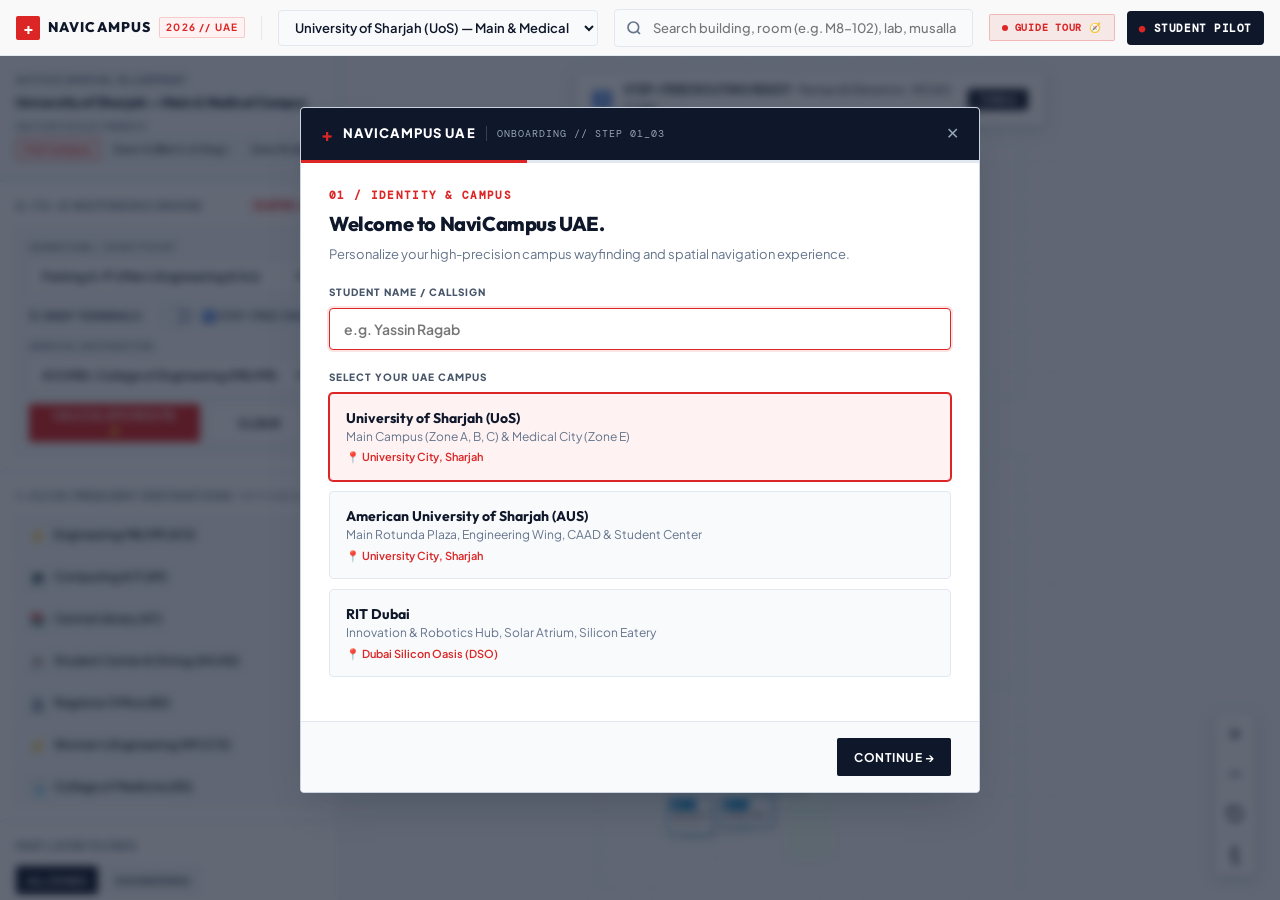
==== commit f520d43b: "chore: remove hackathon/designathon documentation and rubric dependencies" ====
--- a/index.html
+++ b/index.html
@@ -94,12 +94,6 @@
           <span>GUIDE TOUR 🧭</span>
         </button>
 
-        <!-- Required DesignAthon Nav Link -->
-        <a href="problem-solution.html" class="nav-link-btn rubric-btn" title="View Required DesignAthon 4-part Rubric Documentation">
-          <span>PROBLEM & SOLUTION</span>
-          <span style="font-size: 10px;">★</span>
-        </a>
-
         <!-- Creator Badge -->
         <a href="https://yassinr.me" target="_blank" rel="noopener noreferrer" class="creator-badge-nav" title="Made by Yassin Ragab — View Portfolio">
           <span class="creator-badge-dot"></span>
@@ -252,9 +246,9 @@
         <span class="mb-nav-icon">🗺️</span>
         <span class="mb-nav-text">LAYERS</span>
       </button>
-      <button class="mb-nav-btn" id="mb-btn-rubric" aria-label="View Problem and Solution Documentation">
-        <span class="mb-nav-icon">★</span>
-        <span class="mb-nav-text">DOCS</span>
+      <button class="mb-nav-btn" id="mb-btn-profile" aria-label="Open Student Profile and Settings">
+        <span class="mb-nav-icon">👤</span>
+        <span class="mb-nav-text">PROFILE</span>
       </button>
     </nav>
 
--- a/css/swiss-grid.css
+++ b/css/swiss-grid.css
@@ -80,7 +80,6 @@
 .metric-value,
 .sidebar-mobile-title,
 .user-profile-badge,
-.rubric-btn,
 .campus-card-name,
 .college-name,
 .section-title {
@@ -377,17 +376,6 @@
   background-color: var(--swiss-canvas);
   color: var(--swiss-ink-900);
   border-color: var(--swiss-border-dark);
-}
-
-.rubric-btn {
-  border-color: var(--swiss-red);
-  color: var(--swiss-red);
-  background-color: var(--swiss-red-light);
-}
-
-.rubric-btn:hover {
-  background-color: var(--swiss-red);
-  color: var(--swiss-white);
 }
 
 .user-profile-badge {
@@ -1792,49 +1780,6 @@
   }
 }
 
-/* ============================================================
-   CREATOR BADGE — Doc page variant (problem-solution.html)
-   ============================================================ */
-.doc-creator-badge {
-  display: inline-flex;
-  align-items: center;
-  gap: 8px;
-  margin: 10px 0 18px 0;
-  padding: 7px 14px;
-  border: 1px solid var(--swiss-border);
-  border-radius: 99px;
-  background: var(--swiss-canvas);
-  text-decoration: none;
-  font-family: var(--font-body);
-  font-size: 13px;
-  color: var(--swiss-ink-700);
-  transition: border-color 0.15s ease, background 0.15s ease;
-  max-width: fit-content;
-}
-
-.doc-creator-badge:hover {
-  border-color: var(--swiss-red);
-  background: var(--swiss-red-light);
-}
-
-.doc-creator-dot {
-  display: inline-block;
-  width: 8px;
-  height: 8px;
-  border-radius: 50%;
-  background: var(--swiss-accessible-green);
-  flex-shrink: 0;
-}
-
-.doc-creator-sep {
-  color: var(--swiss-ink-300);
-}
-
-.doc-creator-link {
-  font-weight: 700;
-  color: var(--swiss-red);
-}
-
 /* Tri-Campus Deployment Ecosystem Badge */
 .tri-campus-badge {
   display: inline-flex;
